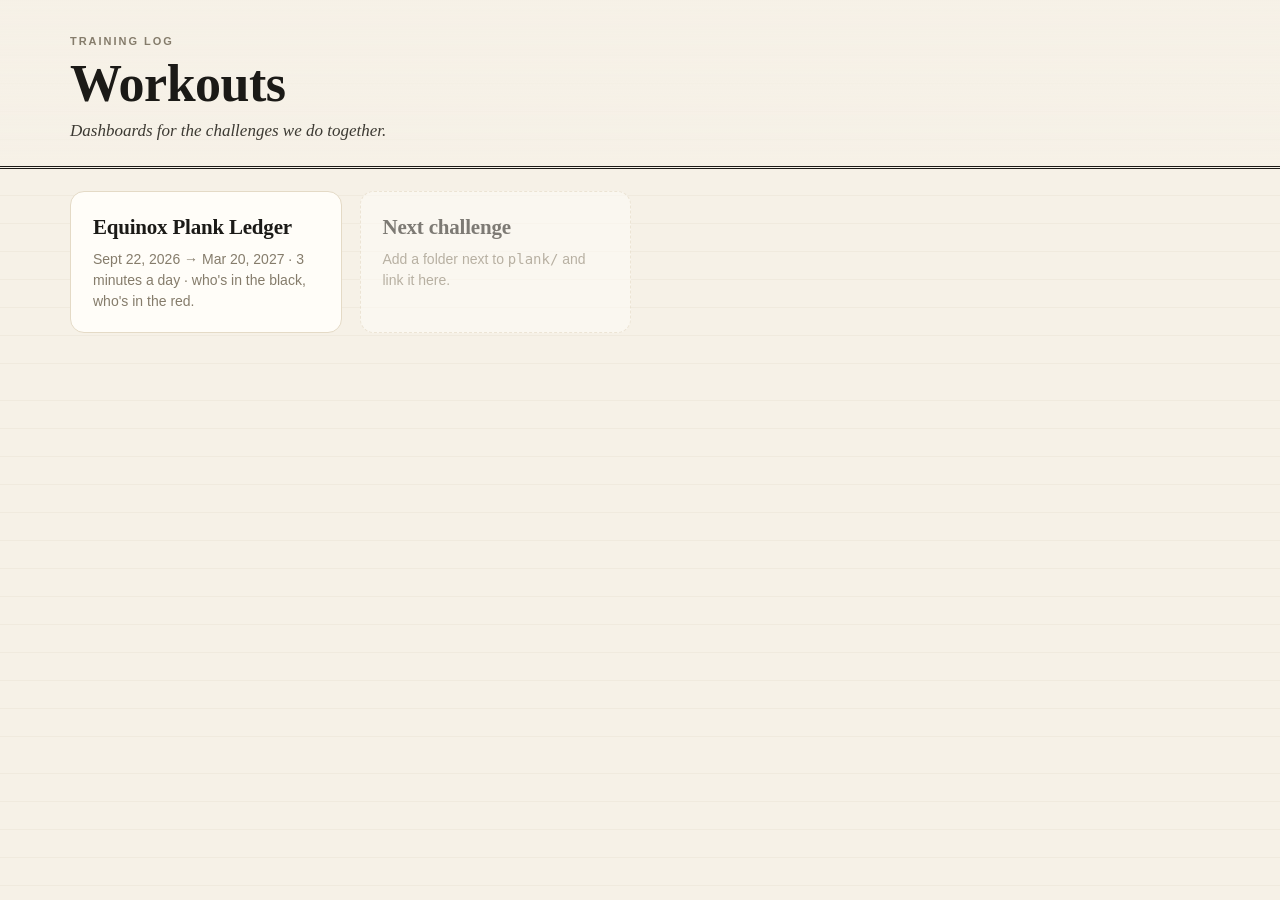
==== workouts/index.html @ f12a8eb8 "Add Equinox Plank Ledger dashboard under workouts/plank Interactive GitHub Pages dashboard for the g" ====
<!DOCTYPE html>
<html lang="en">
<head>
<meta charset="utf-8">
<meta name="viewport" content="width=device-width, initial-scale=1">
<title>Workouts</title>
<link rel="stylesheet" href="plank/style.css">
<style>
  .tiles{display:grid;grid-template-columns:repeat(auto-fill,minmax(260px,1fr));gap:18px;margin:10px 0 40px}
  .tile{display:block;text-decoration:none;color:var(--ink);background:var(--card);border:1px solid var(--rule);border-radius:14px;padding:20px 22px;transition:transform .15s,box-shadow .15s}
  .tile:hover{transform:translateY(-2px);box-shadow:0 12px 28px -18px rgba(60,40,0,.45)}
  .tile h2{margin-bottom:6px}
  .tile p{margin:0;color:var(--muted);font-size:14px}
  .tile.soon{opacity:.55;pointer-events:none;border-style:dashed}
</style>
</head>
<body>
<header class="masthead"><div class="wrap">
  <p class="eyebrow">Training log</p>
  <h1>Workouts</h1>
  <p class="sub">Dashboards for the challenges we do together.</p>
</div></header>
<main class="wrap">
  <div class="tiles">
    <a class="tile" href="plank/"><h2>Equinox Plank Ledger</h2><p>Sept 22, 2026 → Mar 20, 2027 · 3 minutes a day · who's in the black, who's in the red.</p></a>
    <div class="tile soon"><h2>Next challenge</h2><p>Add a folder next to <code>plank/</code> and link it here.</p></div>
  </div>
</main>
</body>
</html>
---- workouts/plank/style.css ----
:root{
  --paper:#f6f1e7; --paper-2:#efe8d9; --card:#fffdf8;
  --ink:#1b1a17; --ink-2:#3d3a33; --muted:#857c6b; --rule:#e4dac6; --rule-2:#d3c7ae;
  --red:#b3261e; --red-soft:#e9b3ad; --red-faint:#f6e2df;
  --blk1:#7d776b; --blk2:#45413a; --blk3:#1b1a17;
  --gold:#a9832f;
  --serif: "Iowan Old Style","Palatino Linotype",Palatino,"Book Antiqua",Georgia,serif;
  --sans: -apple-system,BlinkMacSystemFont,"Segoe UI",Roboto,"Helvetica Neue",Arial,sans-serif;
  --mono: ui-monospace,"SF Mono",Menlo,Consolas,"Liberation Mono",monospace;
}
*{box-sizing:border-box}
html{-webkit-text-size-adjust:100%}
body{margin:0;background:var(--paper);color:var(--ink);font:15px/1.5 var(--sans);
  background-image:repeating-linear-gradient(transparent 0 27px, rgba(160,140,100,.07) 27px 28px);}
.wrap{max-width:1180px;margin:0 auto;padding:0 20px}
a{color:var(--ink)}
h1,h2{font-family:var(--serif);font-weight:600;letter-spacing:-.01em;margin:0}
h2{font-size:21px}
.masthead{border-bottom:3px double var(--ink);padding:36px 0 22px;margin-bottom:22px;background:linear-gradient(var(--paper),rgba(246,241,231,.6))}
.eyebrow{font:600 11px/1 var(--sans);letter-spacing:.18em;text-transform:uppercase;color:var(--muted);margin:0 0 10px}
h1{font-size:clamp(30px,5vw,52px);line-height:1.02}
.sub{font-family:var(--serif);font-style:italic;color:var(--ink-2);margin:8px 0 0;font-size:17px}
.source{margin-top:12px;font-size:12px;color:var(--muted)}
.source .dot{display:inline-block;width:7px;height:7px;border-radius:50%;background:var(--muted);margin-right:6px;vertical-align:1px}
.source .dot.live{background:#2f7d4a;box-shadow:0 0 0 3px rgba(47,125,74,.15)}

.card{background:var(--card);border:1px solid var(--rule);border-radius:14px;padding:20px 22px;margin-bottom:20px;box-shadow:0 1px 0 rgba(0,0,0,.03),0 8px 24px -18px rgba(60,40,0,.25)}
.card-head{display:flex;align-items:center;justify-content:space-between;gap:12px;flex-wrap:wrap}
.note{color:var(--muted);font-size:13px;margin:6px 0 14px}
.ink{color:var(--ink)} .red{color:var(--red)}
.grid-2{display:grid;grid-template-columns:1.25fr 1fr;gap:20px;align-items:start}
.grid-2>.card{margin-bottom:0}
.grid-2{margin-bottom:20px}
.col .card:last-child{margin-bottom:0}
@media (max-width:900px){.grid-2{grid-template-columns:1fr}.grid-2>.card,.col .card{margin-bottom:20px}.grid-2{margin-bottom:0}}

/* KPIs */
.kpis{display:grid;grid-template-columns:repeat(5,1fr);gap:14px;margin-bottom:20px}
@media (max-width:900px){.kpis{grid-template-columns:repeat(2,1fr)}.kpi:last-child{grid-column:1/-1}}
.kpi{background:var(--card);border:1px solid var(--rule);border-radius:14px;padding:14px 16px}
.kpi .lab{font:600 10.5px/1.2 var(--sans);letter-spacing:.14em;text-transform:uppercase;color:var(--muted)}
.kpi .val{font:600 28px/1.15 var(--serif);margin-top:6px;font-variant-numeric:tabular-nums}
.kpi .val small{font-size:14px;color:var(--muted);font-weight:400}
.kpi .foot{font-size:12px;color:var(--muted);margin-top:4px}
.bar{height:6px;background:var(--paper-2);border-radius:3px;overflow:hidden;margin-top:8px}
.bar>i{display:block;height:100%;background:var(--ink);border-radius:3px}

/* Scrubber */
.scrub{padding:14px 20px}
.scrub-row{display:flex;align-items:center;gap:16px}
.scrub input[type=range]{flex:1;accent-color:var(--ink);height:28px}
.scrub-label{min-width:120px;text-align:right;font-family:var(--serif)}
.scrub-label span{font-weight:600;font-size:18px;display:block;line-height:1.1}
.scrub-label small{color:var(--muted);font-family:var(--sans);font-size:12px}
.scrub input[type=range]{min-width:0}
@media (max-width:560px){.scrub-row{flex-wrap:wrap;gap:10px}.scrub input[type=range]{order:3;flex-basis:100%}.scrub-label{flex:1;min-width:0}}
.hint{margin:4px 0 0;font-size:12px;color:var(--muted)}
.btn{font:600 13px var(--sans);background:var(--ink);color:var(--paper);border:0;border-radius:999px;padding:8px 14px;cursor:pointer;white-space:nowrap}
.btn:hover{background:var(--ink-2)}

/* Segmented */
.seg{display:inline-flex;background:var(--paper-2);border-radius:999px;padding:3px}
.seg button{font:500 12.5px var(--sans);border:0;background:transparent;color:var(--ink-2);padding:5px 11px;border-radius:999px;cursor:pointer}
.seg button.on{background:var(--card);color:var(--ink);box-shadow:0 1px 3px rgba(0,0,0,.12)}

/* Ledger */
.ledger{font-variant-numeric:tabular-nums}
.lrow{display:grid;grid-template-columns:26px minmax(72px,1fr) 2.2fr 86px 52px;align-items:center;gap:10px;padding:6px 6px;border-bottom:1px solid var(--rule);cursor:pointer;border-radius:6px;transition:background .15s}
.lrow:hover{background:var(--paper)}
.lrow.sel{background:var(--paper-2)}
.lrow.head{cursor:default;font:600 10.5px var(--sans);letter-spacing:.12em;text-transform:uppercase;color:var(--muted);border-bottom:2px solid var(--ink)}
.lrow.head:hover{background:none}
.lrow .rk{color:var(--muted);font-size:12px;text-align:right}
.lrow .nm{font-weight:600;white-space:nowrap;overflow:hidden;text-overflow:ellipsis}
.lrow .amt{font-family:var(--mono);font-size:13px;text-align:right}
.lrow .amt.neg{color:var(--red)}
.lrow .stk{font-size:12px;color:var(--muted);text-align:right;white-space:nowrap}
.lrow .stk b{color:var(--ink)}
.div-bar{position:relative;height:14px}
.div-bar .zero{position:absolute;left:50%;top:-3px;bottom:-3px;width:1px;background:var(--ink)}
.div-bar .b{position:absolute;top:2px;height:10px;border-radius:2px;transition:all .25s}
.div-bar .b.pos{background:var(--ink)} .div-bar .b.neg{background:var(--red)}
.ledger-zero{border-bottom:2px solid var(--ink)!important}
@media (max-width:560px){.lrow{grid-template-columns:22px 1fr 1.4fr 74px}.lrow .stk{display:none}}

/* Donut */
.split{display:block}
#donut{display:flex;align-items:center;gap:18px;flex-wrap:wrap;margin-top:8px}
#donut .lg{flex:1;min-width:160px;font-size:14px}
#donut .lg div{display:flex;justify-content:space-between;padding:5px 0;border-bottom:1px dashed var(--rule)}
#donut .lg b{font-family:var(--serif);font-size:18px}

/* Awards */
.awards{display:grid;grid-template-columns:1fr 1fr;gap:10px;margin-top:10px}
.award{border:1px solid var(--rule);border-radius:10px;padding:10px 12px;background:var(--paper)}
.award .t{font:600 10px var(--sans);letter-spacing:.14em;text-transform:uppercase;color:var(--gold)}
.award .w{font:600 17px var(--serif);margin-top:3px}
.award .d{font-size:12px;color:var(--muted)}

/* Charts */
.chart{width:100%;position:relative}
.chart svg{display:block;width:100%;height:auto;overflow:visible}
svg text{font-family:var(--sans);fill:var(--muted);font-size:11px}
.axis line,.axis path{stroke:var(--rule-2)}
.grid line{stroke:var(--rule);stroke-dasharray:2 3}
.zero-line{stroke:var(--ink);stroke-width:1.4}
.pl{fill:none;stroke-width:1.4;stroke-linejoin:round;stroke-linecap:round;transition:opacity .2s,stroke-width .2s}
.pl.dim{opacity:.13}
.pl.hi{stroke-width:3;opacity:1}
.hit{fill:none;stroke:transparent;stroke-width:10;cursor:pointer}
.endlab{font:600 11px var(--sans)}

/* Heatmap */
.heat-wrap,.weekly-wrap{overflow-x:auto;padding-bottom:6px}
.heat{display:grid;gap:2px;font-size:11px}
.heat .n{white-space:nowrap;padding-right:8px;text-align:right;color:var(--ink-2);font-weight:500;cursor:pointer;line-height:13px}
.heat .n.sel{color:var(--ink);font-weight:700}
.heat .c{width:13px;height:13px;border-radius:2.5px;background:var(--paper-2)}
.heat .c.r{background:var(--red-soft)} .heat .c.r2{background:var(--red)}
.heat .c.b1{background:var(--blk1)} .heat .c.b2{background:var(--blk2)} .heat .c.b3{background:var(--blk3)}
.heat .c.fut{background:transparent;outline:1px dashed var(--rule)}
.heat .mh{font-size:10px;color:var(--muted);white-space:nowrap;height:14px}
.heat .rowsel .c{}
.legend{display:flex;gap:12px;flex-wrap:wrap;font-size:12px;color:var(--muted)}
.sw{display:inline-block;width:11px;height:11px;border-radius:2px;margin-right:5px;vertical-align:-1px}
.sw-blk3{background:var(--blk3)}.sw-blk2{background:var(--blk2)}.sw-blk1{background:var(--blk1)}.sw-red{background:var(--red)}.sw-none{background:var(--paper-2);outline:1px solid var(--rule)}

/* Weekly */
.wk{border-collapse:separate;border-spacing:3px;font-size:12px;font-variant-numeric:tabular-nums}
.wk th{font-weight:500;color:var(--muted);font-size:11px;white-space:nowrap;padding:0 4px}
.wk td.n{text-align:right;padding-right:8px;white-space:nowrap;font-weight:500}
.wk td.v{width:52px;height:24px;text-align:center;border-radius:5px;font-family:var(--mono);font-size:11px}

/* Profile */
.prof-top{display:grid;grid-template-columns:repeat(6,1fr);gap:10px;margin:12px 0 16px}
@media (max-width:800px){.prof-top{grid-template-columns:repeat(3,1fr)}}
.stat{background:var(--paper);border-radius:10px;padding:10px 12px}
.stat .lab{font:600 10px var(--sans);letter-spacing:.12em;text-transform:uppercase;color:var(--muted)}
.stat .val{font:600 20px var(--serif);font-variant-numeric:tabular-nums}
select{font:500 14px var(--sans);padding:7px 30px 7px 12px;border-radius:999px;border:1px solid var(--rule-2);background:var(--card);color:var(--ink)}
.proj{font-family:var(--serif);font-size:16px;margin:8px 0 0;color:var(--ink-2)}

/* Chatter */
.chatter{columns:3 260px;column-gap:16px;margin-top:10px}
.msg{break-inside:avoid;background:var(--paper);border-radius:10px;padding:10px 12px;margin-bottom:12px;border-left:3px solid var(--ink)}
.msg .who{font-weight:600;font-size:13px}
.msg .when{font-size:11px;color:var(--muted);margin-left:6px}
.msg .txt{font-family:var(--serif);font-size:15px;margin-top:2px;white-space:pre-wrap;word-wrap:break-word}

.foot{color:var(--muted);font-size:12px;padding:10px 0 40px;text-align:center}
.tip{position:fixed;pointer-events:none;background:var(--ink);color:var(--paper);font-size:12px;padding:7px 9px;border-radius:7px;opacity:0;transition:opacity .1s;z-index:10;max-width:260px;line-height:1.35;font-variant-numeric:tabular-nums}
.tip b{color:#fff}
.tip .neg{color:#ff9d93}
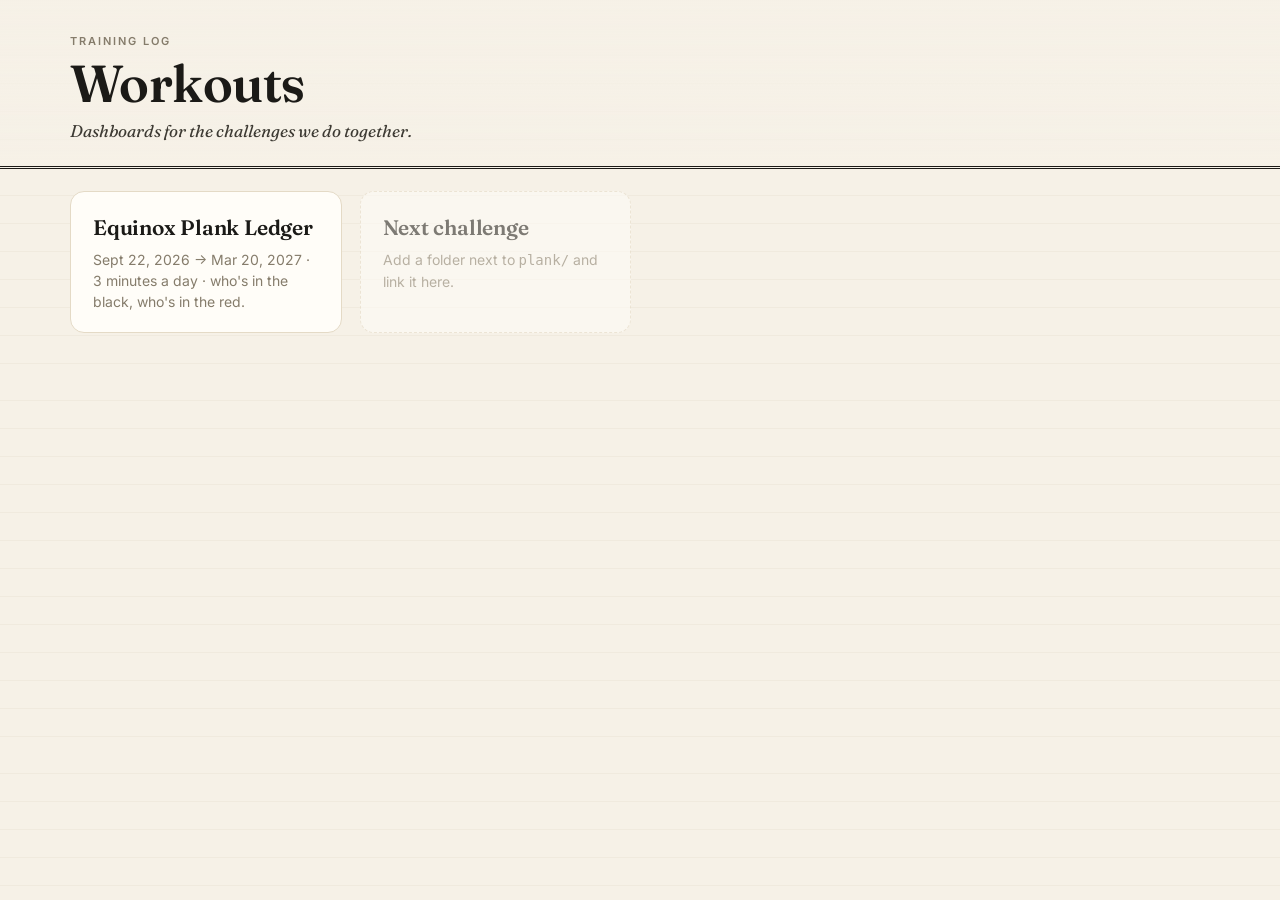
==== commit 03ecb630: "Plank dashboard: switch to Fraunces, Inter and JetBrains Mono Co-Authored-By: Claude Opus 5.5 <norep" ====
--- a/workouts/index.html
+++ b/workouts/index.html
@@ -4,6 +4,9 @@
 <meta charset="utf-8">
 <meta name="viewport" content="width=device-width, initial-scale=1">
 <title>Workouts</title>
+<link rel="preconnect" href="https://fonts.googleapis.com">
+<link rel="preconnect" href="https://fonts.gstatic.com" crossorigin>
+<link href="https://fonts.googleapis.com/css2?family=Fraunces:opsz,wght@9..144,400;9..144,600;9..144,700&family=Inter:wght@400;500;600&family=JetBrains+Mono:wght@400;500&display=swap" rel="stylesheet">
 <link rel="stylesheet" href="plank/style.css">
 <style>
   .tiles{display:grid;grid-template-columns:repeat(auto-fill,minmax(260px,1fr));gap:18px;margin:10px 0 40px}
--- a/workouts/plank/style.css
+++ b/workouts/plank/style.css
@@ -4,9 +4,9 @@
   --red:#b3261e; --red-soft:#e9b3ad; --red-faint:#f6e2df;
   --blk1:#7d776b; --blk2:#45413a; --blk3:#1b1a17;
   --gold:#a9832f;
-  --serif: "Iowan Old Style","Palatino Linotype",Palatino,"Book Antiqua",Georgia,serif;
-  --sans: -apple-system,BlinkMacSystemFont,"Segoe UI",Roboto,"Helvetica Neue",Arial,sans-serif;
-  --mono: ui-monospace,"SF Mono",Menlo,Consolas,"Liberation Mono",monospace;
+  --serif: "Fraunces","Iowan Old Style",Georgia,serif;
+  --sans: "Inter",-apple-system,BlinkMacSystemFont,"Segoe UI",Roboto,"Helvetica Neue",Arial,sans-serif;
+  --mono: "JetBrains Mono",ui-monospace,"SF Mono",Menlo,Consolas,"Liberation Mono",monospace;
 }
 *{box-sizing:border-box}
 html{-webkit-text-size-adjust:100%}
@@ -65,7 +65,7 @@
 
 /* Ledger */
 .ledger{font-variant-numeric:tabular-nums}
-.lrow{display:grid;grid-template-columns:26px minmax(72px,1fr) 2.2fr 86px 52px;align-items:center;gap:10px;padding:6px 6px;border-bottom:1px solid var(--rule);cursor:pointer;border-radius:6px;transition:background .15s}
+.lrow{display:grid;grid-template-columns:minmax(72px,1fr) 2.2fr 86px 60px;align-items:center;gap:10px;padding:6px 6px;border-bottom:1px solid var(--rule);cursor:pointer;border-radius:6px;transition:background .15s}
 .lrow:hover{background:var(--paper)}
 .lrow.sel{background:var(--paper-2)}
 .lrow.head{cursor:default;font:600 10.5px var(--sans);letter-spacing:.12em;text-transform:uppercase;color:var(--muted);border-bottom:2px solid var(--ink)}
@@ -81,7 +81,7 @@
 .div-bar .b{position:absolute;top:2px;height:10px;border-radius:2px;transition:all .25s}
 .div-bar .b.pos{background:var(--ink)} .div-bar .b.neg{background:var(--red)}
 .ledger-zero{border-bottom:2px solid var(--ink)!important}
-@media (max-width:560px){.lrow{grid-template-columns:22px 1fr 1.4fr 74px}.lrow .stk{display:none}}
+@media (max-width:560px){.lrow{grid-template-columns:1fr 1.4fr 74px}.lrow .stk{display:none}}
 
 /* Donut */
 .split{display:block}
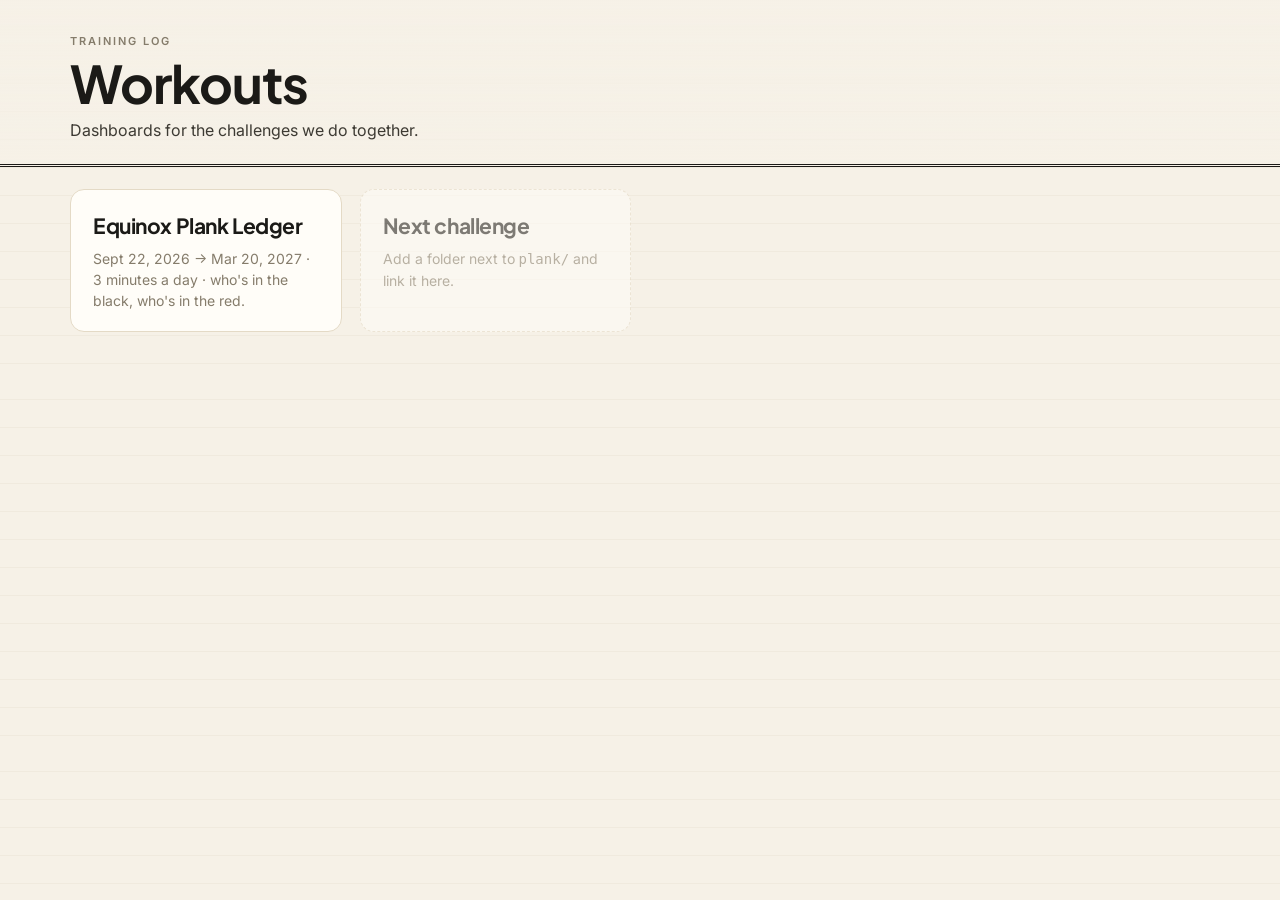
==== commit a94ff510: "Plank dashboard: all sans-serif (Plus Jakarta Sans + Inter) Co-Authored-By: Claude Opus 5.5 <noreply" ====
--- a/workouts/index.html
+++ b/workouts/index.html
@@ -6,7 +6,7 @@
 <title>Workouts</title>
 <link rel="preconnect" href="https://fonts.googleapis.com">
 <link rel="preconnect" href="https://fonts.gstatic.com" crossorigin>
-<link href="https://fonts.googleapis.com/css2?family=Fraunces:opsz,wght@9..144,400;9..144,600;9..144,700&family=Inter:wght@400;500;600&family=JetBrains+Mono:wght@400;500&display=swap" rel="stylesheet">
+<link href="https://fonts.googleapis.com/css2?family=Plus+Jakarta+Sans:wght@500;600;700;800&family=Inter:wght@400;500;600&family=JetBrains+Mono:wght@400;500&display=swap" rel="stylesheet">
 <link rel="stylesheet" href="plank/style.css">
 <style>
   .tiles{display:grid;grid-template-columns:repeat(auto-fill,minmax(260px,1fr));gap:18px;margin:10px 0 40px}
--- a/workouts/plank/style.css
+++ b/workouts/plank/style.css
@@ -4,7 +4,7 @@
   --red:#b3261e; --red-soft:#e9b3ad; --red-faint:#f6e2df;
   --blk1:#7d776b; --blk2:#45413a; --blk3:#1b1a17;
   --gold:#a9832f;
-  --serif: "Fraunces","Iowan Old Style",Georgia,serif;
+  --serif: "Plus Jakarta Sans","Inter",-apple-system,BlinkMacSystemFont,"Segoe UI",Roboto,sans-serif;
   --sans: "Inter",-apple-system,BlinkMacSystemFont,"Segoe UI",Roboto,"Helvetica Neue",Arial,sans-serif;
   --mono: "JetBrains Mono",ui-monospace,"SF Mono",Menlo,Consolas,"Liberation Mono",monospace;
 }
@@ -14,12 +14,12 @@
   background-image:repeating-linear-gradient(transparent 0 27px, rgba(160,140,100,.07) 27px 28px);}
 .wrap{max-width:1180px;margin:0 auto;padding:0 20px}
 a{color:var(--ink)}
-h1,h2{font-family:var(--serif);font-weight:600;letter-spacing:-.01em;margin:0}
+h1,h2{font-family:var(--serif);font-weight:700;letter-spacing:-.02em;margin:0}
 h2{font-size:21px}
 .masthead{border-bottom:3px double var(--ink);padding:36px 0 22px;margin-bottom:22px;background:linear-gradient(var(--paper),rgba(246,241,231,.6))}
 .eyebrow{font:600 11px/1 var(--sans);letter-spacing:.18em;text-transform:uppercase;color:var(--muted);margin:0 0 10px}
 h1{font-size:clamp(30px,5vw,52px);line-height:1.02}
-.sub{font-family:var(--serif);font-style:italic;color:var(--ink-2);margin:8px 0 0;font-size:17px}
+.sub{font-family:var(--sans);color:var(--ink-2);margin:8px 0 0;font-size:16px}
 .source{margin-top:12px;font-size:12px;color:var(--muted)}
 .source .dot{display:inline-block;width:7px;height:7px;border-radius:50%;background:var(--muted);margin-right:6px;vertical-align:1px}
 .source .dot.live{background:#2f7d4a;box-shadow:0 0 0 3px rgba(47,125,74,.15)}
@@ -37,12 +37,12 @@
 /* KPIs */
 .kpis{display:grid;grid-template-columns:repeat(5,1fr);gap:14px;margin-bottom:20px}
 @media (max-width:900px){.kpis{grid-template-columns:repeat(2,1fr)}.kpi:last-child{grid-column:1/-1}}
-.kpi{background:var(--card);border:1px solid var(--rule);border-radius:14px;padding:14px 16px}
+.kpi{background:var(--card);border:1px solid var(--rule);border-radius:14px;padding:11px 14px}
 .kpi .lab{font:600 10.5px/1.2 var(--sans);letter-spacing:.14em;text-transform:uppercase;color:var(--muted)}
-.kpi .val{font:600 28px/1.15 var(--serif);margin-top:6px;font-variant-numeric:tabular-nums}
+.kpi .val{font:600 26px/1.1 var(--serif);margin-top:4px;font-variant-numeric:tabular-nums}
 .kpi .val small{font-size:14px;color:var(--muted);font-weight:400}
-.kpi .foot{font-size:12px;color:var(--muted);margin-top:4px}
-.bar{height:6px;background:var(--paper-2);border-radius:3px;overflow:hidden;margin-top:8px}
+.kpi .foot{font-size:12px;color:var(--muted);margin-top:4px;padding:0;text-align:left}
+.bar{height:5px;background:var(--paper-2);border-radius:3px;overflow:hidden;margin-top:6px}
 .bar>i{display:block;height:100%;background:var(--ink);border-radius:3px}
 
 /* Scrubber */
@@ -138,14 +138,14 @@
 .stat .lab{font:600 10px var(--sans);letter-spacing:.12em;text-transform:uppercase;color:var(--muted)}
 .stat .val{font:600 20px var(--serif);font-variant-numeric:tabular-nums}
 select{font:500 14px var(--sans);padding:7px 30px 7px 12px;border-radius:999px;border:1px solid var(--rule-2);background:var(--card);color:var(--ink)}
-.proj{font-family:var(--serif);font-size:16px;margin:8px 0 0;color:var(--ink-2)}
+.proj{font-family:var(--sans);font-size:15px;margin:8px 0 0;color:var(--ink-2)}
 
 /* Chatter */
 .chatter{columns:3 260px;column-gap:16px;margin-top:10px}
 .msg{break-inside:avoid;background:var(--paper);border-radius:10px;padding:10px 12px;margin-bottom:12px;border-left:3px solid var(--ink)}
 .msg .who{font-weight:600;font-size:13px}
 .msg .when{font-size:11px;color:var(--muted);margin-left:6px}
-.msg .txt{font-family:var(--serif);font-size:15px;margin-top:2px;white-space:pre-wrap;word-wrap:break-word}
+.msg .txt{font-family:var(--sans);font-size:14.5px;margin-top:2px;white-space:pre-wrap;word-wrap:break-word}
 
 .foot{color:var(--muted);font-size:12px;padding:10px 0 40px;text-align:center}
 .tip{position:fixed;pointer-events:none;background:var(--ink);color:var(--paper);font-size:12px;padding:7px 9px;border-radius:7px;opacity:0;transition:opacity .1s;z-index:10;max-width:260px;line-height:1.35;font-variant-numeric:tabular-nums}
